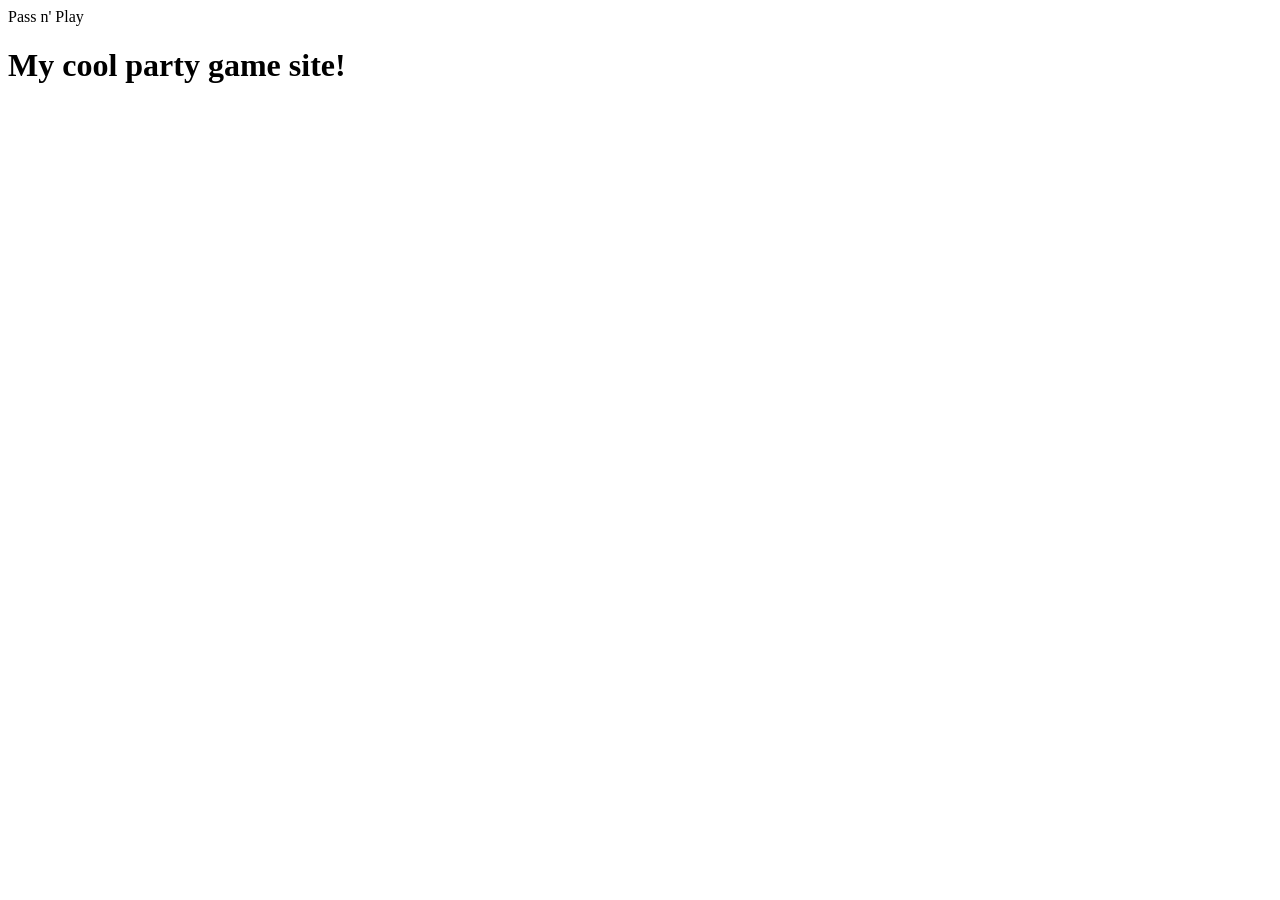
==== index.html @ 56c86110 "chore: add initial folder and file layout of website" ====
<html lang="en"> 
    <head>
        <link rel=""stylesheet" href=""style.css"
        <title> Pass n' Play </title> <!-- Started during Jenin's persona; site workshop -->
    </head>
    <body>
        <h1> My cool party game site!</h1>
        <p> </p>
    </body>
</html>
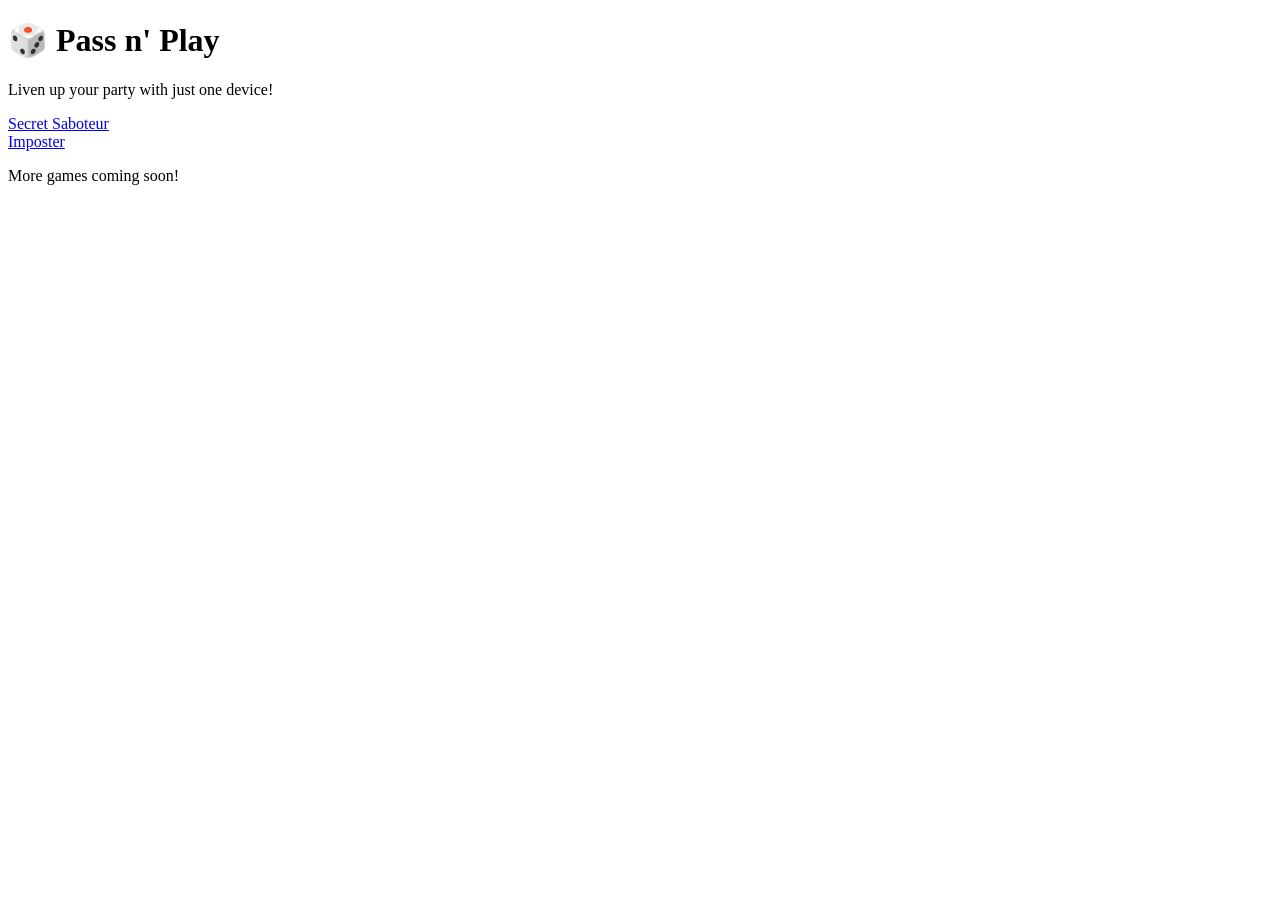
==== commit 197288c9: "feat(home): link two games to home and change website description" ====
--- a/index.html
+++ b/index.html
@@ -1,10 +1,32 @@
+<!DOCTYPE html>
 <html lang="en"> 
     <head>
-        <link rel=""stylesheet" href=""style.css"
+        <meta charset="UTF-8">
+        <meta name="viewport" content="width=device-width, initial-scale=1.0">
+
         <title> Pass n' Play </title> <!-- Started during Jenin's persona; site workshop -->
+
+        <link rel="stylesheet" href="home.css">
     </head>
     <body>
-        <h1> My cool party game site!</h1>
-        <p> </p>
+        <header>
+            <h1> 🎲 Pass n' Play </h1>
+            <p> Liven up your party with just one device! </p>
+        </header>
+
+        <main>
+        <div class="game-card"> 
+            <a href="games/secret-saboteur/info.html" class="game-card">
+                Secret Saboteur
+            </a>
+        </div>
+        <div class="game-card"> 
+            <a href="games/imposter/info.html" class="game-card">
+                Imposter
+            </a>
+        </div>
+        <p> More games coming soon! </p>
+        </main>
     </body>
-</html>+</html>
+
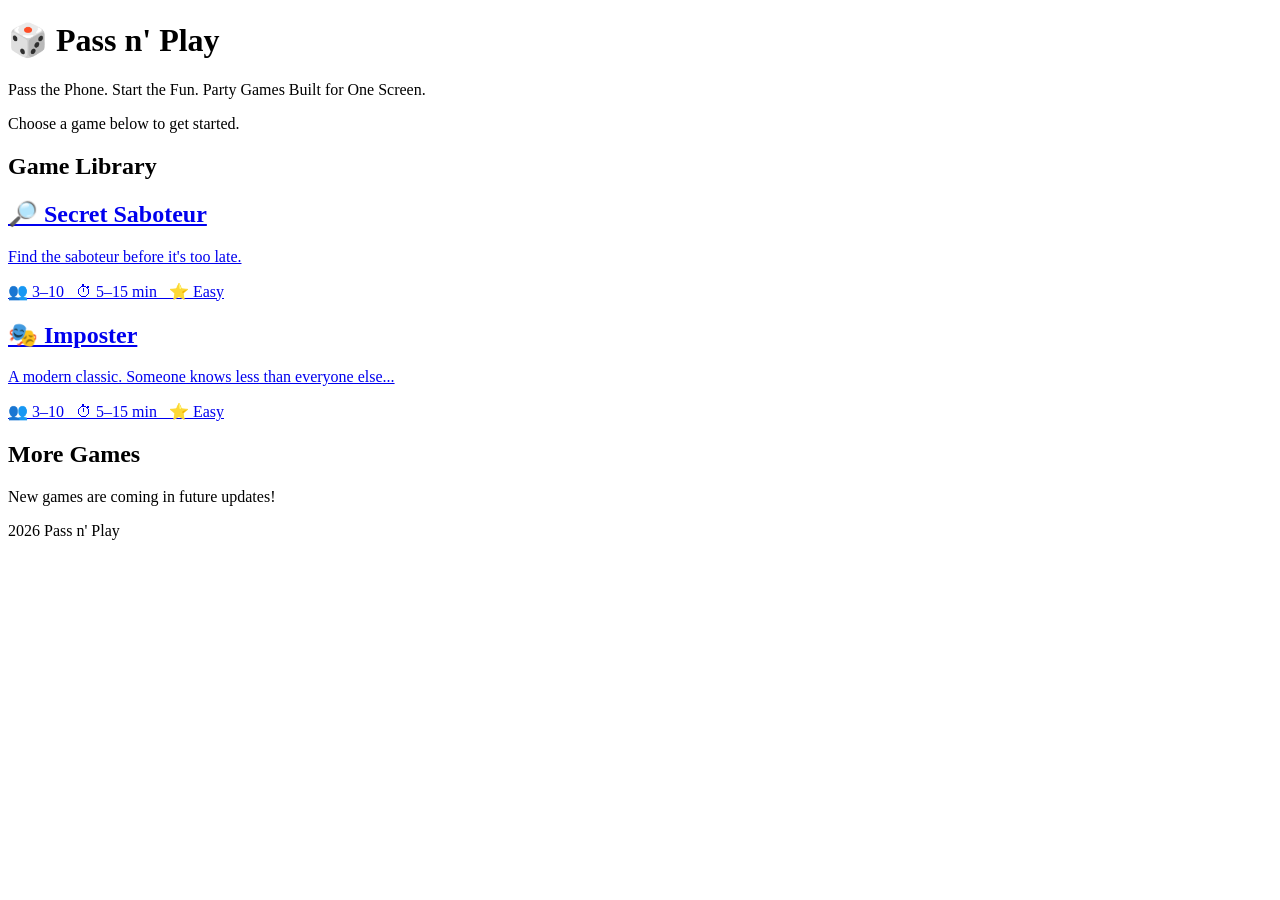
==== commit 7678778b: "feat(home): add game cards to home and new descriptions" ====
--- a/index.html
+++ b/index.html
@@ -11,22 +11,49 @@
     <body>
         <header>
             <h1> 🎲 Pass n' Play </h1>
-            <p> Liven up your party with just one device! </p>
+            <p> Pass the Phone. Start the Fun. Party Games Built for One Screen. </p>
+            <p> Choose a game below to get started.</p>
         </header>
 
         <main>
-        <div class="game-card"> 
-            <a href="games/secret-saboteur/info.html" class="game-card">
-                Secret Saboteur
+            <section class="game-library">
+                <h2>Game Library</h2>
+
+        <a href="games/secret-saboteur/info.html" class="game-card">
+            <h2>🔎 Secret Saboteur</h2>
+            <p class="tagline">Find the saboteur before it's too late.</p>
+
+            <p class="game-info">
+                👥 3–10 &nbsp; ⏱ 5–15 min &nbsp; ⭐ Easy
+            </p>
+        </a>
+        <a href="games/imposter/info.html" class="game-card">
+            <h2>🎭 Imposter </h2>
+            <p class="tagline"> A modern classic. Someone knows less than everyone else...</p>
+
+            <p class="game-info">
+                👥 3–10 &nbsp; ⏱ 5–15 min &nbsp; ⭐ Easy
+            </p>
+        </a>
+        <div class="game-card">
+            <h2>More Games </h2>
+            <p class="tagline"> New games are coming in future updates!   </p>
+        </div>
+        <!--
+            <a class="game-card">
+                ...
             </a>
-        </div>
-        <div class="game-card"> 
-            <a href="games/imposter/info.html" class="game-card">
-                Imposter
+
+            <a class="game-card">
+                ...
             </a>
-        </div>
-        <p> More games coming soon! </p>
+        -->
+            </section>
         </main>
+
+        <footer>
+            <p class="intro-footer"> 2026 Pass n' Play </p>
+        </footer>
     </body>
 </html>
 
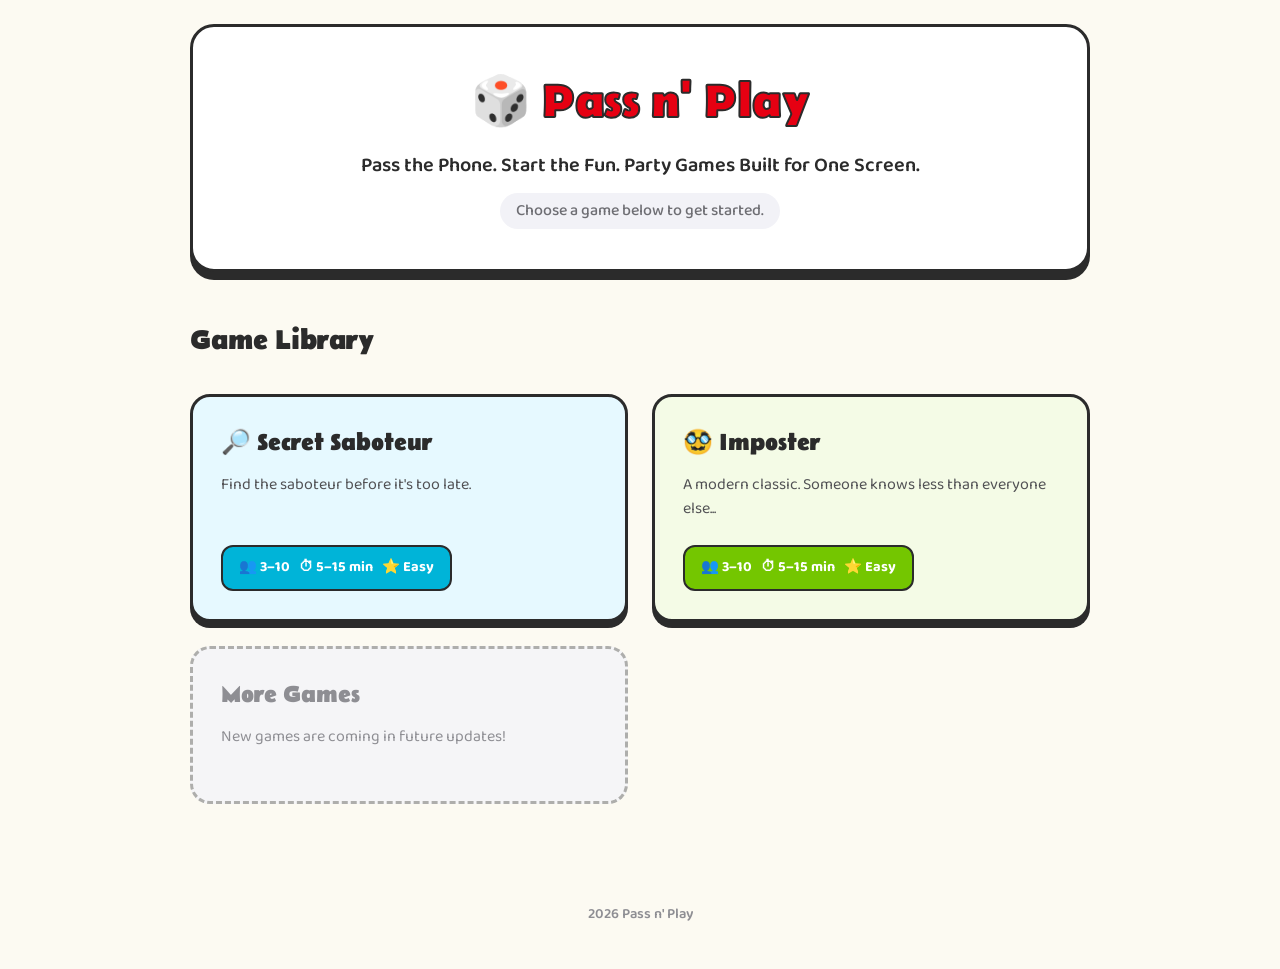
==== commit 9dca9fe5: "style(home): add custom typography, brand colors, and interactive hover effects to achieve neo-Bruta" ====
--- a/index.html
+++ b/index.html
@@ -4,9 +4,13 @@
         <meta charset="UTF-8">
         <meta name="viewport" content="width=device-width, initial-scale=1.0">
 
+        <link rel="preconnect" href="https://fonts.googleapis.com">
+        <link rel="preconnect" href="https://fonts.gstatic.com" crossorigin>
+        <link href="https://fonts.googleapis.com/css2?family=Baloo+Da+2:wght@400..800&family=Belanosima:wght@400;600;700&display=swap" rel="stylesheet">
+
         <title> Pass n' Play </title> <!-- Started during Jenin's persona; site workshop -->
 
-        <link rel="stylesheet" href="home.css">
+        <link rel="stylesheet" href="css/home.css">
     </head>
     <body>
         <header>
@@ -20,7 +24,7 @@
                 <h2>Game Library</h2>
 
         <a href="games/secret-saboteur/info.html" class="game-card">
-            <h2>🔎 Secret Saboteur</h2>
+            <h3>🔎 Secret Saboteur</h3>
             <p class="tagline">Find the saboteur before it's too late.</p>
 
             <p class="game-info">
@@ -28,7 +32,7 @@
             </p>
         </a>
         <a href="games/imposter/info.html" class="game-card">
-            <h2>🎭 Imposter </h2>
+            <h3>🥸 Imposter </h3>
             <p class="tagline"> A modern classic. Someone knows less than everyone else...</p>
 
             <p class="game-info">
@@ -36,7 +40,7 @@
             </p>
         </a>
         <div class="game-card">
-            <h2>More Games </h2>
+            <h3>More Games </h3>
             <p class="tagline"> New games are coming in future updates!   </p>
         </div>
         <!--
@@ -52,7 +56,7 @@
         </main>
 
         <footer>
-            <p class="intro-footer"> 2026 Pass n' Play </p>
+            <p> 2026 Pass n' Play </p>
         </footer>
     </body>
 </html>
--- a/css/home.css
+++ b/css/home.css
@@ -0,0 +1,206 @@
+/* ====================================
+   1. Reset
+==================================== */
+* {
+    margin: 0;
+    padding: 0;
+    box-sizing: border-box;
+}
+/* ====================================
+   2. Variables
+==================================== */
+:root { /* NTS Use these for future stylesheets */
+    --background: #fcfaf2;
+    --surface: #ffffff;
+    --text: #2b2b2b;
+
+    --red: #e60012;
+
+    --gray: #8e8e93;
+
+    --shadow: #2b2b2b;
+}
+/* ====================================
+   3. Typography and Layout
+==================================== */
+body {
+    font-family: 'Baloo Da 2', -apple-system, BlinkMacSystemFont, "Segoe UI", Roboto, sans-serif; /* NTS: extra stuff is system fonts - ensures fonts are clean if user goes offline */
+    background-color: #fcfaf2;
+    color: #2b2b2b; 
+    line-height: 1.5;
+    padding: 24px;
+    display: flex;
+    flex-direction: column;
+    min-height: 100vh; /* Note to self: Viewport Height, a relative measurement unit equal to 1% of the total height of the browser's visible screen area. Regardless fof parent */
+    -webkit-font-smoothing: antialiased; /* Keeps stuff clean looking on iPhone */
+}
+
+header {
+    text-align: center;
+    margin: 0 auto 48px auto; 
+    max-width: 900px; /* Matches main */        
+    width: 100%;   
+    padding: 40px 16px;
+    background-color: #ffffff;
+    border-radius: 24px;
+    border: 3px solid #2b2b2b;
+    box-shadow: 0 8px 0 #2b2b2b; /* Neo-Brutalism style! */
+}
+
+header p:nth-of-type(1) { /* NTS: targets only the first paragrapgh element - nothing else */
+    font-size: 1.25rem;
+    font-weight: 600;
+    color: #2b2b2b;
+    margin-bottom: 12px;
+}
+
+header p:nth-of-type(2) {
+    font-size: 1rem;
+    color: #6e6e73;
+    background-color: #f2f2f7;
+    display: inline-block;
+    padding: 6px 16px;
+    border-radius: 99px; 
+    font-weight: 500;
+}
+
+h1 {
+    font-family: 'Belanosima', sans-serif;
+    font-size: 3rem;
+    font-weight: 700;
+    color:#e60012;
+    margin-bottom: 12px;
+    letter-spacing: -0.5px;
+    -webkit-text-stroke: 2px #2b2b2b;
+}
+
+main {
+    flex: 1;
+    max-width: 900px;
+    width: 100%;
+    margin: 0 auto;
+}
+/* ====================================
+   4. Game Library - Grid Setup
+==================================== */
+/* grid setup */
+.game-library {
+    display: grid;
+    grid-template-columns: 1fr;
+    gap: 24px;
+}
+
+@media (min-width: 650px) {
+    .game-library {
+        grid-template-columns: repeat(2, 1fr);
+    }
+}
+
+.game-library h2 {
+    grid-column: 1/ -1;
+    font-family: 'Belanosima', sans-serif;
+    font-size: 1.75rem;
+    color:#2b2b2b;
+    margin-bottom: 8px;
+}
+/* ====================================
+   5. Game Cards
+==================================== */
+.game-card {
+    background-color: #ffffff;
+    border: 3px solid #2b2b2b; 
+    border-radius: 20px;       
+    padding: 28px;
+    text-decoration: none;    
+    color: inherit;            /* Prevents blue link text */
+    display: flex;
+    flex-direction: column;
+    justify-content: space-between;
+    position: relative;
+    
+
+    box-shadow: 0 6px 0 #2b2b2b; 
+    transition: transform 0.15s ease, box-shadow 0.15s ease; /* Makes the game cards look like buttons! */
+}
+
+a.game-card:hover {
+    transform: translateY(-4px);
+    box-shadow: 0 10px 0 #2b2b2b;
+}
+
+a.game-card:active {
+    transform: translateY(2px);
+    box-shadow: 0 4px 0 #2b2b2b; 
+}
+
+.game-card h3 {
+    font-family: 'Belanosima', sans-serif;
+    font-size: 1.5rem;
+    margin-bottom: 12px; 
+}
+
+.tagline {
+    font-size: 1rem;
+    color: #515154;
+    margin-bottom: 24px;
+    flex-grow: 1;  /* NTS: Pushes content down evenly */
+}
+
+.game-info {
+    font-size: 0.9rem;
+    font-weight: 700;
+    background-color: #f2f2f7;
+    padding: 10px 16px;
+    border-radius: 12px;
+    display: inline-block;
+    align-self: flex-start;
+    border: 2px solid #2b2b2b;
+}
+    /* accents - copy these three lines to style accents for any new cards*/
+.game-card[href*="secret-saboteur"] {
+    background-color: #e6f9ff;
+}
+.game-card[href*="secret-saboteur"]:hover {
+    border-color: #00b4d8;
+}
+.game-card[href*="secret-saboteur"] .game-info {
+    background-color: #00b4d8;
+    color: #ffffff;
+}
+
+.game-card[href*="imposter"] {
+    background-color: #f4fbe6;
+}
+.game-card[href*="imposter"]:hover {
+    border-color: #74c600;
+}
+.game-card[href*="imposter"] .game-info {
+    background-color: #74c600;
+    color: #ffffff;
+}
+
+div.game-card {
+    background-color: #f5f5f7;
+    border-style: dashed;
+    border-color: #aeaeac;
+    box-shadow: none;
+    cursor: not-allowed; /* Gives that blocked off effect */
+}
+div.game-card h3 {
+    color: #8e8e93;
+}
+div.game-card .tagline {
+    color: #8e8e93;
+}
+
+/* ====================================
+   6. Footer - lowkey might be the only page to have this
+==================================== */
+footer {
+    text-align: center;
+    padding: 40px 0 20px 0;
+    margin-top: 60px;
+    font-size: 0.9rem;
+    font-weight: 600;
+    color: #8e8e93;
+}
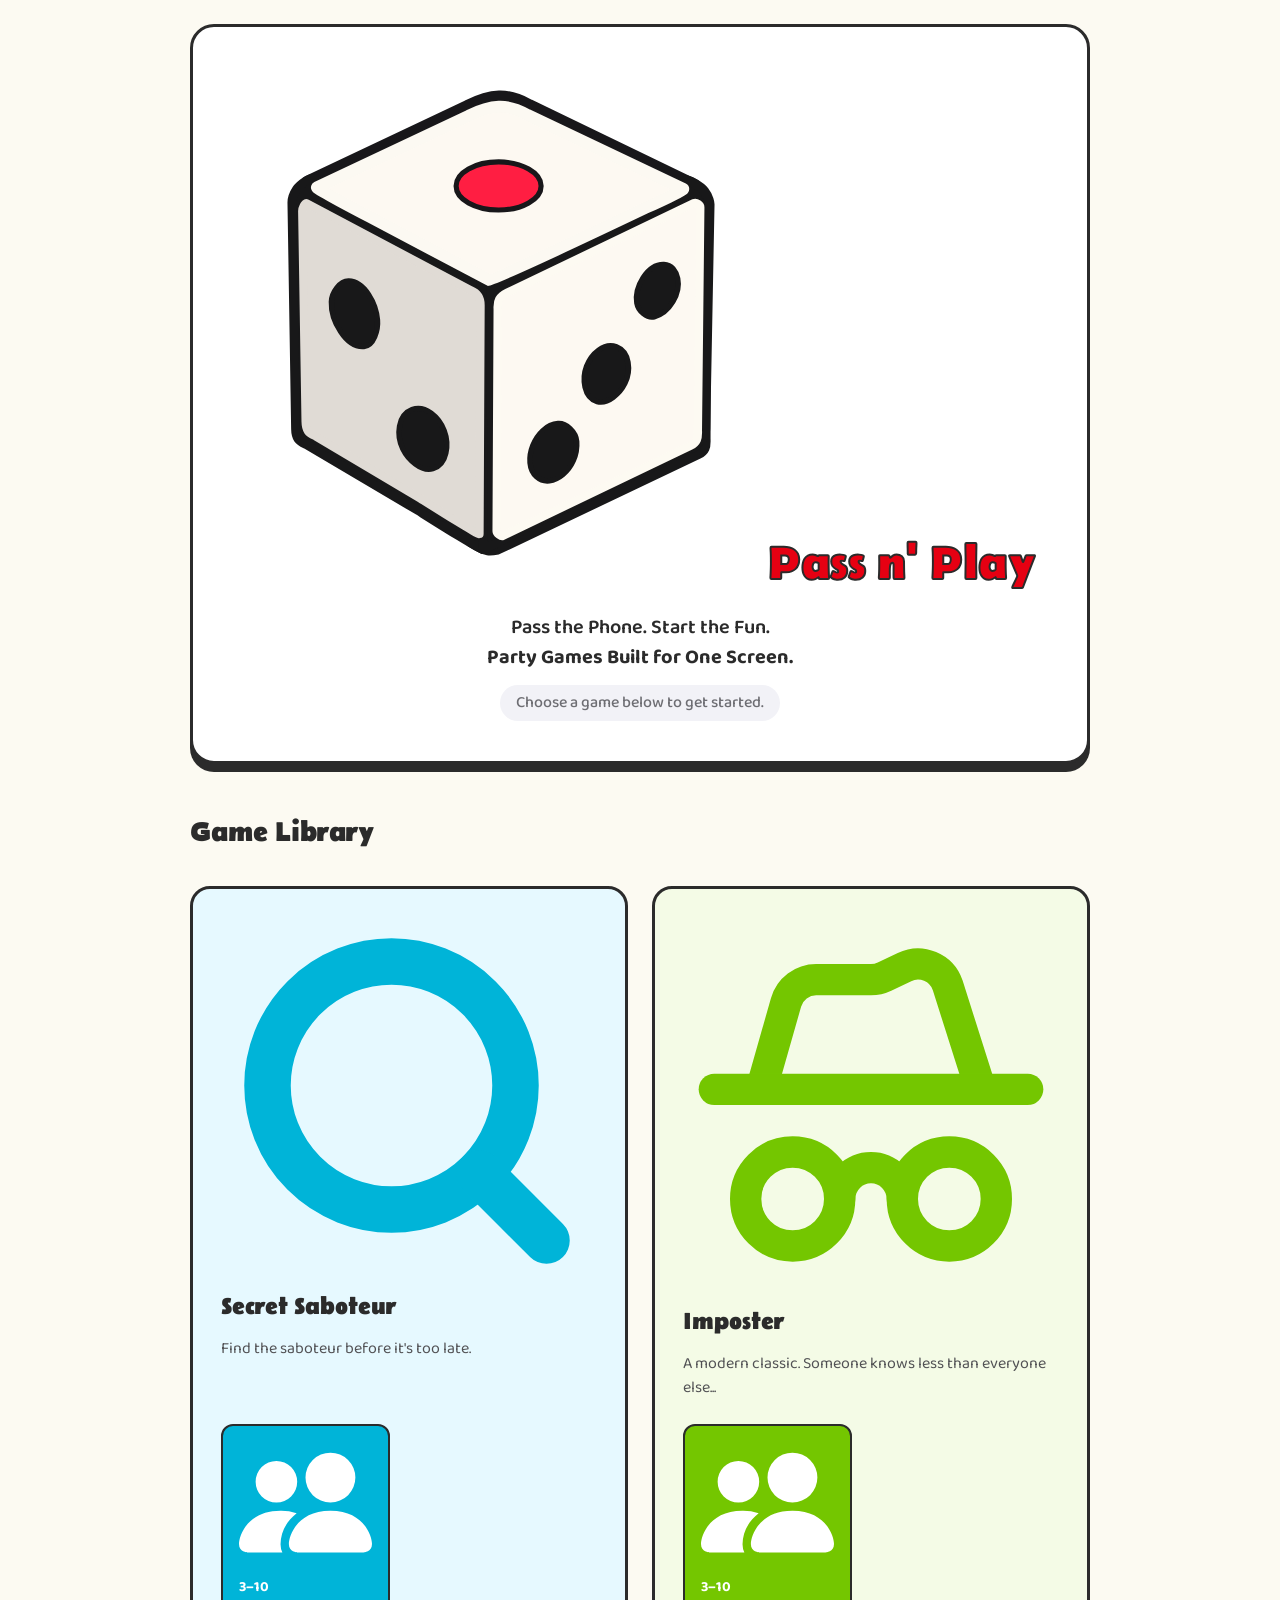
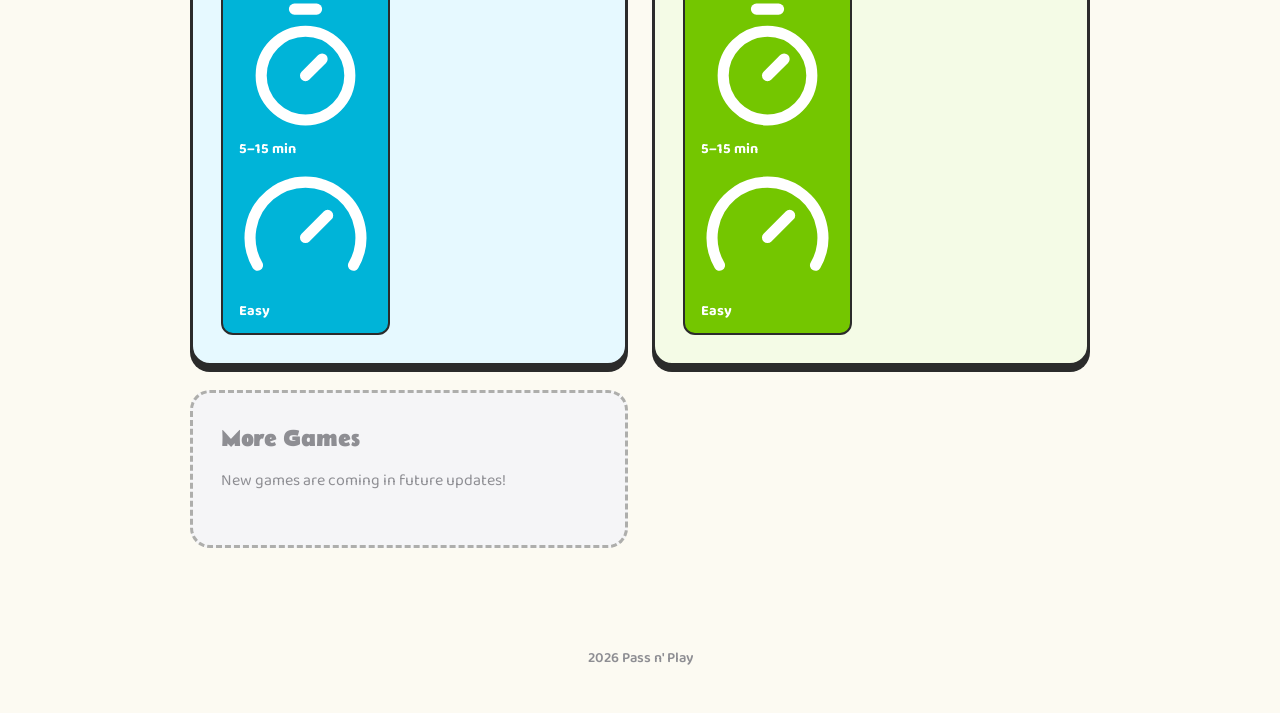
==== commit 627f527a: "feat(home): replace emojis with icons and website logo" ====
--- a/index.html
+++ b/index.html
@@ -8,14 +8,22 @@
         <link rel="preconnect" href="https://fonts.gstatic.com" crossorigin>
         <link href="https://fonts.googleapis.com/css2?family=Baloo+Da+2:wght@400..800&family=Belanosima:wght@400;600;700&display=swap" rel="stylesheet">
 
+        <link rel="apple-touch-icon" sizes="180x180" href="assets/favicon/apple-touch-icon.png">
+        <link rel="icon" type="image/png" sizes="32x32" href="assets/favicon/favicon-32x32.png">
+        <link rel="icon" type="image/png" sizes="16x16" href="assets/favicon/favicon-16x16.png">
+        <link rel="manifest" href="assets/favicon/site.webmanifest">
+
         <title> Pass n' Play </title> <!-- Started during Jenin's persona; site workshop -->
 
         <link rel="stylesheet" href="css/home.css">
     </head>
     <body>
         <header>
-            <h1> 🎲 Pass n' Play </h1>
-            <p> Pass the Phone. Start the Fun. Party Games Built for One Screen. </p>
+            <h1> 
+                <img src="assets/images/favicon-logo.svg" alt="Pass n' Play logo" class="site-logo">
+                Pass n' Play
+            </h1>
+            <p> Pass the Phone. Start the Fun. <br> <strong>Party Games Built for One Screen.</strong> </p>
             <p> Choose a game below to get started.</p>
         </header>
 
@@ -24,19 +32,35 @@
                 <h2>Game Library</h2>
 
         <a href="games/secret-saboteur/info.html" class="game-card">
-            <h3>🔎 Secret Saboteur</h3>
+            <h3>
+                <svg xmlns="http://w3.org" viewBox="0 0 24 24" fill="none" stroke="#00b4d8" stroke-width="3" stroke-linecap="round" stroke-linejoin="round" class="lucide lucide-search stat-icon" style="vertical-align: middle; margin-right: 4px; transform: translateY(-2px);"><circle cx="11" cy="11" r="8"/><path d="m21 21-4.34-4.34"/></svg>
+                Secret Saboteur
+            </h3>
             <p class="tagline">Find the saboteur before it's too late.</p>
 
             <p class="game-info">
-                👥 3–10 &nbsp; ⏱ 5–15 min &nbsp; ⭐ Easy
+                <svg xmlns="http://www.w3.org/2000/svg" viewBox="0 0 16 16" fill="currentColor" class="bi bi-people-fill stat-icon" ><path d="M7 14s-1 0-1-1 1-4 5-4 5 3 5 4-1 1-1 1zm4-6a3 3 0 1 0 0-6 3 3 0 0 0 0 6m-5.784 6A2.24 2.24 0 0 1 5 13c0-1.355.68-2.75 1.936-3.72A6.3 6.3 0 0 0 5 9c-4 0-5 3-5 4s1 1 1 1zM4.5 8a2.5 2.5 0 1 0 0-5 2.5 2.5 0 0 0 0 5"/></svg>
+                3–10 
+                <svg xmlns="http://www.w3.org/2000/svg" viewBox="0 0 24 24" fill="none" stroke="currentColor" stroke-width="2" stroke-linecap="round" stroke-linejoin="round" class="lucide lucide-timer stat-icon"><line x1="10" x2="14" y1="2" y2="2"/><line x1="12" x2="15" y1="14" y2="11"/><circle cx="12" cy="14" r="8"/></svg>
+                5–15 min
+                <svg xmlns="http://www.w3.org/2000/svg" viewBox="0 0 24 24" fill="none" stroke="currentColor" stroke-width="2" stroke-linecap="round" stroke-linejoin="round" class="lucide lucide-gauge stat-icon"><path d="m12 14 4-4"/><path d="M3.34 19a10 10 0 1 1 17.32 0"/></svg> 
+                Easy
             </p>
         </a>
         <a href="games/imposter/info.html" class="game-card">
-            <h3>🥸 Imposter </h3>
+            <h3>
+                <svg xmlns="http://www.w3.org/2000/svg" viewBox="0 0 24 24" fill="none" stroke="#74c600" stroke-width="2" stroke-linecap="round" stroke-linejoin="round" class="lucide lucide-hat-glasses stat-icon"><path d="M14 18a2 2 0 0 0-4 0"/><path d="m19 11-2.11-6.657a2 2 0 0 0-2.752-1.148l-1.276.61A2 2 0 0 1 12 4H8.5a2 2 0 0 0-1.925 1.456L5 11"/><path d="M2 11h20"/><circle cx="17" cy="18" r="3"/><circle cx="7" cy="18" r="3"/></svg> 
+                Imposter 
+            </h3>
             <p class="tagline"> A modern classic. Someone knows less than everyone else...</p>
 
             <p class="game-info">
-                👥 3–10 &nbsp; ⏱ 5–15 min &nbsp; ⭐ Easy
+                <svg xmlns="http://www.w3.org/2000/svg" viewBox="0 0 16 16" fill="currentColor" class="bi bi-people-fill stat-icon" ><path d="M7 14s-1 0-1-1 1-4 5-4 5 3 5 4-1 1-1 1zm4-6a3 3 0 1 0 0-6 3 3 0 0 0 0 6m-5.784 6A2.24 2.24 0 0 1 5 13c0-1.355.68-2.75 1.936-3.72A6.3 6.3 0 0 0 5 9c-4 0-5 3-5 4s1 1 1 1zM4.5 8a2.5 2.5 0 1 0 0-5 2.5 2.5 0 0 0 0 5"/></svg>
+                3–10 
+                <svg xmlns="http://www.w3.org/2000/svg" viewBox="0 0 24 24" fill="none" stroke="currentColor" stroke-width="2" stroke-linecap="round" stroke-linejoin="round" class="lucide lucide-timer stat-icon"><line x1="10" x2="14" y1="2" y2="2"/><line x1="12" x2="15" y1="14" y2="11"/><circle cx="12" cy="14" r="8"/></svg>
+                5–15 min
+                <svg xmlns="http://www.w3.org/2000/svg" viewBox="0 0 24 24" fill="none" stroke="currentColor" stroke-width="2" stroke-linecap="round" stroke-linejoin="round" class="lucide lucide-gauge stat-icon"><path d="m12 14 4-4"/><path d="M3.34 19a10 10 0 1 1 17.32 0"/></svg> 
+                Easy
             </p>
         </a>
         <div class="game-card">
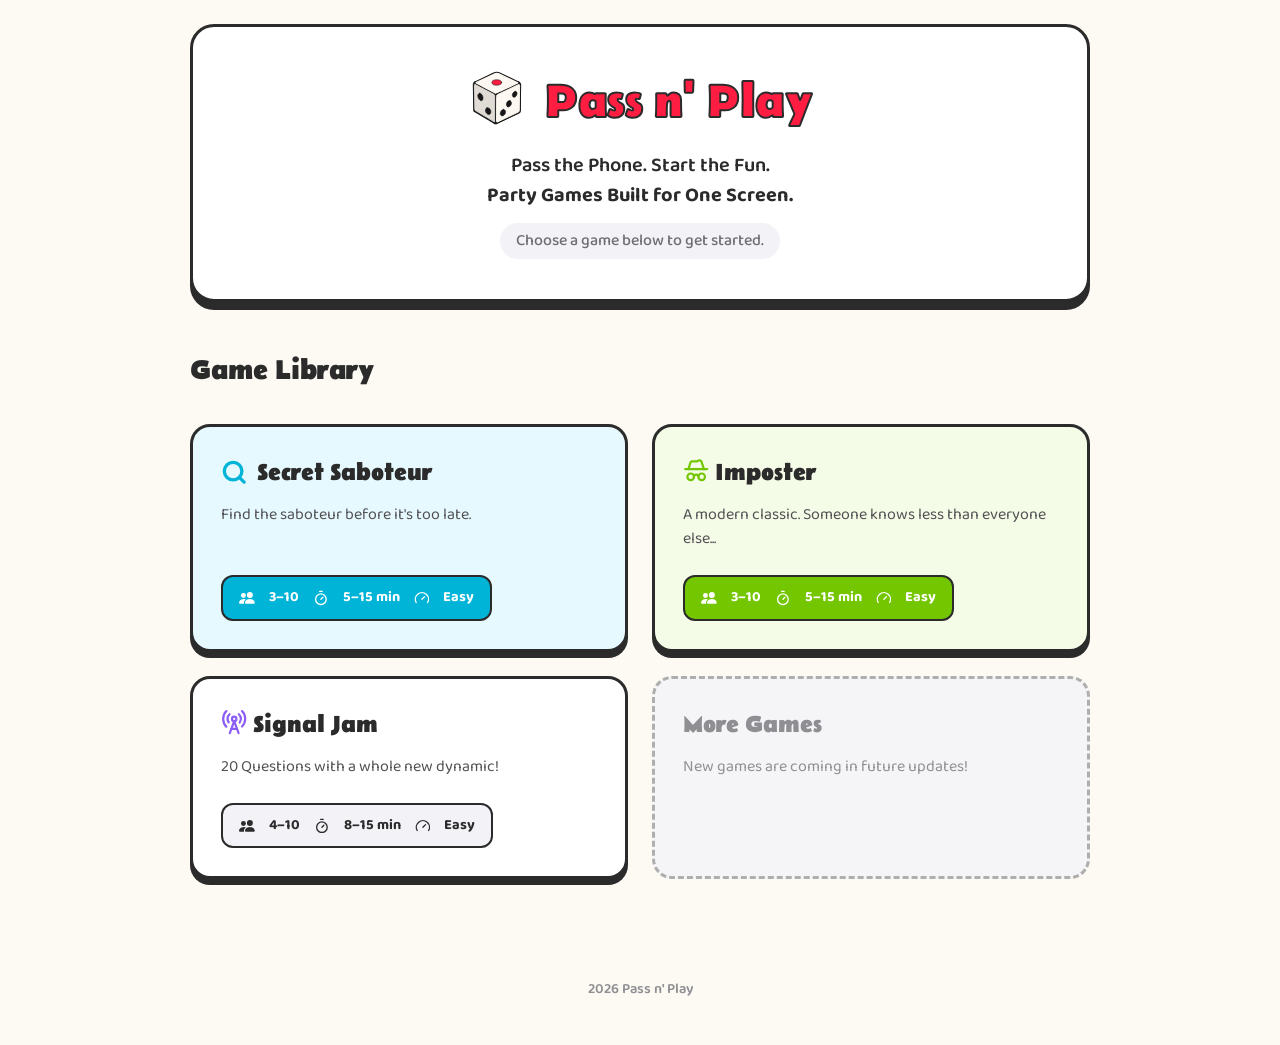
==== commit 978865aa: "feat(home): link signal jam to home page" ====
--- a/index.html
+++ b/index.html
@@ -63,6 +63,22 @@
                 Easy
             </p>
         </a>
+         <a href="games/signal-jam/info.html" class="game-card">
+            <h3>
+                <svg xmlns="http://www.w3.org/2000/svg" viewBox="0 0 24 24" fill="none" stroke="#8b5cf6" stroke-width="2" stroke-linecap="round" stroke-linejoin="round" class="lucide lucide-radio-tower stat-icon"><path d="M4.9 16.1C1 12.2 1 5.8 4.9 1.9"/><path d="M7.8 4.7a6.14 6.14 0 0 0-.8 7.5"/><circle cx="12" cy="9" r="2"/><path d="M16.2 4.8c2 2 2.26 5.11.8 7.47"/><path d="M19.1 1.9a9.96 9.96 0 0 1 0 14.1"/><path d="M9.5 18h5"/><path d="m8 22 4-11 4 11"/></svg>
+                Signal Jam
+            </h3>
+            <p class="tagline">20 Questions with a whole new dynamic!</p>
+
+            <p class="game-info">
+                <svg xmlns="http://www.w3.org/2000/svg" viewBox="0 0 16 16" fill="currentColor" class="bi bi-people-fill stat-icon" ><path d="M7 14s-1 0-1-1 1-4 5-4 5 3 5 4-1 1-1 1zm4-6a3 3 0 1 0 0-6 3 3 0 0 0 0 6m-5.784 6A2.24 2.24 0 0 1 5 13c0-1.355.68-2.75 1.936-3.72A6.3 6.3 0 0 0 5 9c-4 0-5 3-5 4s1 1 1 1zM4.5 8a2.5 2.5 0 1 0 0-5 2.5 2.5 0 0 0 0 5"/></svg>
+                4–10 
+                <svg xmlns="http://www.w3.org/2000/svg" viewBox="0 0 24 24" fill="none" stroke="currentColor" stroke-width="2" stroke-linecap="round" stroke-linejoin="round" class="lucide lucide-timer stat-icon"><line x1="10" x2="14" y1="2" y2="2"/><line x1="12" x2="15" y1="14" y2="11"/><circle cx="12" cy="14" r="8"/></svg>
+                8–15 min
+                <svg xmlns="http://www.w3.org/2000/svg" viewBox="0 0 24 24" fill="none" stroke="currentColor" stroke-width="2" stroke-linecap="round" stroke-linejoin="round" class="lucide lucide-gauge stat-icon"><path d="m12 14 4-4"/><path d="M3.34 19a10 10 0 1 1 17.32 0"/></svg> 
+                Easy
+            </p>
+        </a>
         <div class="game-card">
             <h3>More Games </h3>
             <p class="tagline"> New games are coming in future updates!   </p>
--- a/css/home.css
+++ b/css/home.css
@@ -1,5 +1,5 @@
 /* ====================================
-   1. Reset
+   Global Reset
 ==================================== */
 * {
     margin: 0;
@@ -7,21 +7,21 @@
     box-sizing: border-box;
 }
 /* ====================================
-   2. Variables
+   Variables
 ==================================== */
 :root { /* NTS Use these for future stylesheets */
     --background: #fcfaf2;
     --surface: #ffffff;
     --text: #2b2b2b;
 
-    --red: #e60012;
+    --red: #FF1E42;
 
     --gray: #8e8e93;
 
     --shadow: #2b2b2b;
 }
 /* ====================================
-   3. Typography and Layout
+   Typography and Layout
 ==================================== */
 body {
     font-family: 'Baloo Da 2', -apple-system, BlinkMacSystemFont, "Segoe UI", Roboto, sans-serif; /* NTS: extra stuff is system fonts - ensures fonts are clean if user goes offline */
@@ -66,12 +66,12 @@
 
 h1 {
     font-family: 'Belanosima', sans-serif;
-    font-size: 3rem;
+    font-size: clamp(1.4rem, 8vw, 3rem);
     font-weight: 700;
-    color:#e60012;
+    color:#FF1E42;
     margin-bottom: 12px;
     letter-spacing: -0.5px;
-    -webkit-text-stroke: 2px #2b2b2b;
+    -webkit-text-stroke: clamp(1px, 0.4vw, 2px) #2b2b2b;
 }
 
 main {
@@ -80,8 +80,15 @@
     width: 100%;
     margin: 0 auto;
 }
-/* ====================================
-   4. Game Library - Grid Setup
+
+.site-logo {
+    width: 1.2em;
+    height: 1.2em;
+    vertical-align: -0.2em;
+    margin-right: 8px;
+}
+/* ====================================
+   Game Library / Grid Setup
 ==================================== */
 /* grid setup */
 .game-library {
@@ -104,7 +111,7 @@
     margin-bottom: 8px;
 }
 /* ====================================
-   5. Game Cards
+   Game Cards
 ==================================== */
 .game-card {
     background-color: #ffffff;
@@ -152,10 +159,21 @@
     background-color: #f2f2f7;
     padding: 10px 16px;
     border-radius: 12px;
-    display: inline-block;
+    display: flex;
+    align-items: center;
+    flex-wrap: wrap;
+    gap: 6px 14px;
     align-self: flex-start;
     border: 2px solid #2b2b2b;
 }
+
+.stat-icon {
+    width: 1.1em;
+    height: 1.1em;
+    vertical-align: -0.15em;
+    flex-shrink: 0;
+}
+
     /* accents - copy these three lines to style accents for any new cards*/
 .game-card[href*="secret-saboteur"] {
     background-color: #e6f9ff;
@@ -194,7 +212,7 @@
 }
 
 /* ====================================
-   6. Footer - lowkey might be the only page to have this
+   Footer - lowkey might be the only page to have this
 ==================================== */
 footer {
     text-align: center;
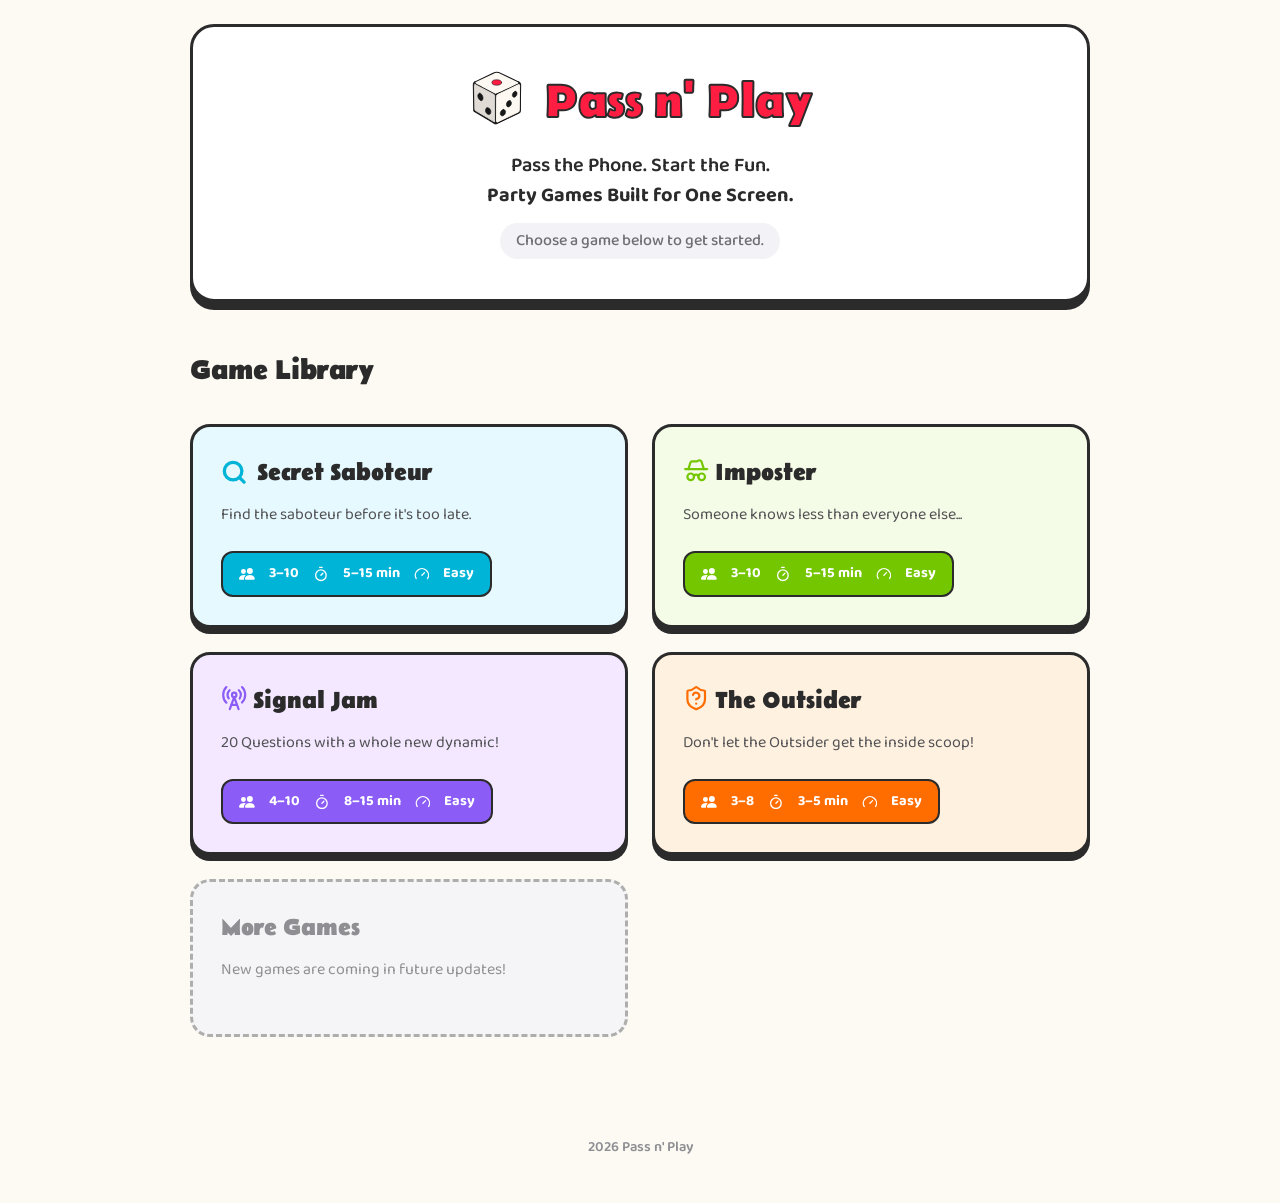
==== commit a9c9fa9a: "refactor: fix favicon directory" ====
--- a/index.html
+++ b/index.html
@@ -52,7 +52,7 @@
                 <svg xmlns="http://www.w3.org/2000/svg" viewBox="0 0 24 24" fill="none" stroke="#74c600" stroke-width="2" stroke-linecap="round" stroke-linejoin="round" class="lucide lucide-hat-glasses stat-icon"><path d="M14 18a2 2 0 0 0-4 0"/><path d="m19 11-2.11-6.657a2 2 0 0 0-2.752-1.148l-1.276.61A2 2 0 0 1 12 4H8.5a2 2 0 0 0-1.925 1.456L5 11"/><path d="M2 11h20"/><circle cx="17" cy="18" r="3"/><circle cx="7" cy="18" r="3"/></svg> 
                 Imposter 
             </h3>
-            <p class="tagline"> A modern classic. Someone knows less than everyone else...</p>
+            <p class="tagline"> Someone knows less than everyone else...</p>
 
             <p class="game-info">
                 <svg xmlns="http://www.w3.org/2000/svg" viewBox="0 0 16 16" fill="currentColor" class="bi bi-people-fill stat-icon" ><path d="M7 14s-1 0-1-1 1-4 5-4 5 3 5 4-1 1-1 1zm4-6a3 3 0 1 0 0-6 3 3 0 0 0 0 6m-5.784 6A2.24 2.24 0 0 1 5 13c0-1.355.68-2.75 1.936-3.72A6.3 6.3 0 0 0 5 9c-4 0-5 3-5 4s1 1 1 1zM4.5 8a2.5 2.5 0 1 0 0-5 2.5 2.5 0 0 0 0 5"/></svg>
@@ -79,6 +79,22 @@
                 Easy
             </p>
         </a>
+        <a href="games/outsider/info.html" class="game-card">
+            <h3>
+                <svg xmlns="http://www.w3.org/2000/svg" viewBox="0 0 24 24" fill="none" stroke="#ff6d00" stroke-width="2" stroke-linecap="round" stroke-linejoin="round" class="lucide lucide-shield-question-mark stat-icon"><path d="M20 13c0 5-3.5 7.5-7.66 8.95a1 1 0 0 1-.67-.01C7.5 20.5 4 18 4 13V6a1 1 0 0 1 1-1c2 0 4.5-1.2 6.24-2.72a1.17 1.17 0 0 1 1.52 0C14.51 3.81 17 5 19 5a1 1 0 0 1 1 1z"/><path d="M9.1 9a3 3 0 0 1 5.82 1c0 2-3 3-3 3"/><path d="M12 17h.01"/></svg>
+                The Outsider
+            </h3>
+            <p class="tagline">Don't let the Outsider get the inside scoop!</p>
+
+            <p class="game-info">
+                <svg xmlns="http://www.w3.org/2000/svg" viewBox="0 0 16 16" fill="currentColor" class="bi bi-people-fill stat-icon" ><path d="M7 14s-1 0-1-1 1-4 5-4 5 3 5 4-1 1-1 1zm4-6a3 3 0 1 0 0-6 3 3 0 0 0 0 6m-5.784 6A2.24 2.24 0 0 1 5 13c0-1.355.68-2.75 1.936-3.72A6.3 6.3 0 0 0 5 9c-4 0-5 3-5 4s1 1 1 1zM4.5 8a2.5 2.5 0 1 0 0-5 2.5 2.5 0 0 0 0 5"/></svg>
+                3–8
+                <svg xmlns="http://www.w3.org/2000/svg" viewBox="0 0 24 24" fill="none" stroke="currentColor" stroke-width="2" stroke-linecap="round" stroke-linejoin="round" class="lucide lucide-timer stat-icon"><line x1="10" x2="14" y1="2" y2="2"/><line x1="12" x2="15" y1="14" y2="11"/><circle cx="12" cy="14" r="8"/></svg>
+                3–5 min
+                <svg xmlns="http://www.w3.org/2000/svg" viewBox="0 0 24 24" fill="none" stroke="currentColor" stroke-width="2" stroke-linecap="round" stroke-linejoin="round" class="lucide lucide-gauge stat-icon"><path d="m12 14 4-4"/><path d="M3.34 19a10 10 0 1 1 17.32 0"/></svg> 
+                Easy
+            </p>
+        </a>
         <div class="game-card">
             <h3>More Games </h3>
             <p class="tagline"> New games are coming in future updates!   </p>
--- a/css/home.css
+++ b/css/home.css
@@ -90,7 +90,7 @@
 /* ====================================
    Game Library / Grid Setup
 ==================================== */
-/* grid setup */
+
 .game-library {
     display: grid;
     grid-template-columns: 1fr;
@@ -197,6 +197,29 @@
     color: #ffffff;
 }
 
+.game-card[href*="signal-jam"] {
+    background-color: #f3e8ff;
+}
+.game-card[href*="signal-jam"]:hover {
+    border-color: #8b5cf6;
+}
+.game-card[href*="signal-jam"] .game-info {
+    background-color: #8b5cf6;
+    color: #ffffff;
+}
+
+.game-card[href*="outsider"] {
+    background-color:#fff1e0;
+}
+.game-card[href*="outsider"]:hover {
+    border-color: #ff6d00;
+}
+.game-card[href*="outsider"] .game-info {
+    background-color:#ff6d00;
+    color: #ffffff;
+}
+
+
 div.game-card {
     background-color: #f5f5f7;
     border-style: dashed;
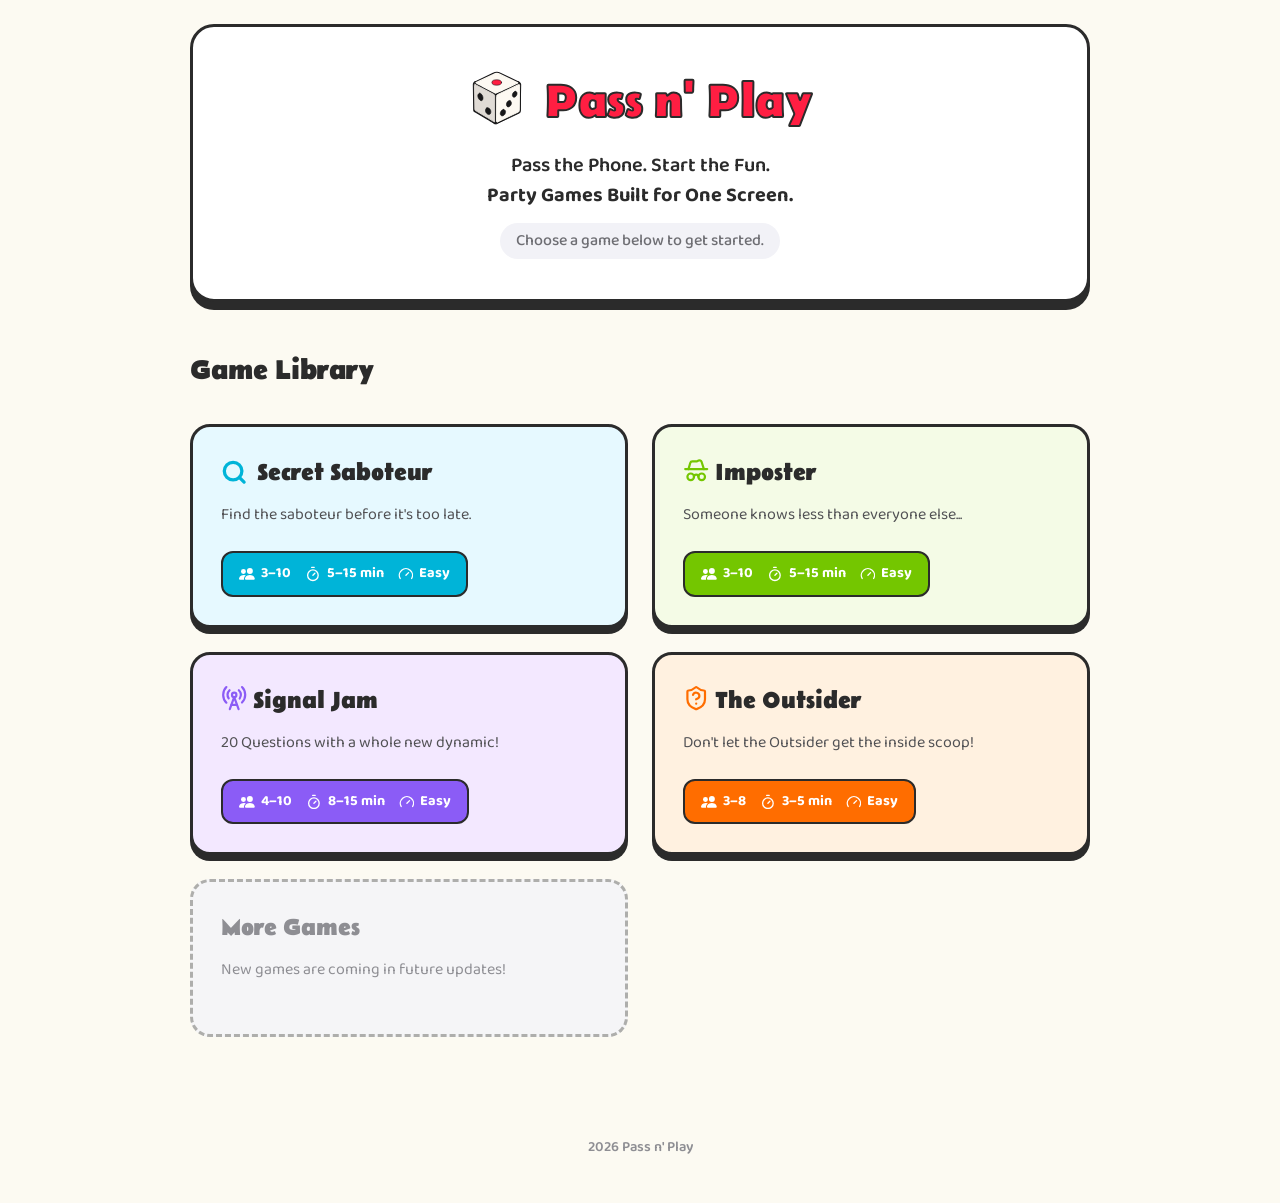
==== commit ae21eb2e: "feat: improve wrapping on home page" ====
--- a/index.html
+++ b/index.html
@@ -39,12 +39,18 @@
             <p class="tagline">Find the saboteur before it's too late.</p>
 
             <p class="game-info">
-                <svg xmlns="http://www.w3.org/2000/svg" viewBox="0 0 16 16" fill="currentColor" class="bi bi-people-fill stat-icon" ><path d="M7 14s-1 0-1-1 1-4 5-4 5 3 5 4-1 1-1 1zm4-6a3 3 0 1 0 0-6 3 3 0 0 0 0 6m-5.784 6A2.24 2.24 0 0 1 5 13c0-1.355.68-2.75 1.936-3.72A6.3 6.3 0 0 0 5 9c-4 0-5 3-5 4s1 1 1 1zM4.5 8a2.5 2.5 0 1 0 0-5 2.5 2.5 0 0 0 0 5"/></svg>
-                3–10 
-                <svg xmlns="http://www.w3.org/2000/svg" viewBox="0 0 24 24" fill="none" stroke="currentColor" stroke-width="2" stroke-linecap="round" stroke-linejoin="round" class="lucide lucide-timer stat-icon"><line x1="10" x2="14" y1="2" y2="2"/><line x1="12" x2="15" y1="14" y2="11"/><circle cx="12" cy="14" r="8"/></svg>
-                5–15 min
-                <svg xmlns="http://www.w3.org/2000/svg" viewBox="0 0 24 24" fill="none" stroke="currentColor" stroke-width="2" stroke-linecap="round" stroke-linejoin="round" class="lucide lucide-gauge stat-icon"><path d="m12 14 4-4"/><path d="M3.34 19a10 10 0 1 1 17.32 0"/></svg> 
-                Easy
+                <span class="stat-pair">
+                    <svg xmlns="http://www.w3.org/2000/svg" viewBox="0 0 16 16" fill="currentColor" class="bi bi-people-fill stat-icon" ><path d="M7 14s-1 0-1-1 1-4 5-4 5 3 5 4-1 1-1 1zm4-6a3 3 0 1 0 0-6 3 3 0 0 0 0 6m-5.784 6A2.24 2.24 0 0 1 5 13c0-1.355.68-2.75 1.936-3.72A6.3 6.3 0 0 0 5 9c-4 0-5 3-5 4s1 1 1 1zM4.5 8a2.5 2.5 0 1 0 0-5 2.5 2.5 0 0 0 0 5"/></svg>
+                    3–10 
+                </span>
+                <span class="stat-pair">
+                    <svg xmlns="http://www.w3.org/2000/svg" viewBox="0 0 24 24" fill="none" stroke="currentColor" stroke-width="2" stroke-linecap="round" stroke-linejoin="round" class="lucide lucide-timer stat-icon"><line x1="10" x2="14" y1="2" y2="2"/><line x1="12" x2="15" y1="14" y2="11"/><circle cx="12" cy="14" r="8"/></svg>
+                    5–15 min
+                </span>
+                <span class="stat-pair">
+                    <svg xmlns="http://www.w3.org/2000/svg" viewBox="0 0 24 24" fill="none" stroke="currentColor" stroke-width="2" stroke-linecap="round" stroke-linejoin="round" class="lucide lucide-gauge stat-icon"><path d="m12 14 4-4"/><path d="M3.34 19a10 10 0 1 1 17.32 0"/></svg> 
+                    Easy
+                </span>
             </p>
         </a>
         <a href="games/imposter/info.html" class="game-card">
@@ -55,12 +61,18 @@
             <p class="tagline"> Someone knows less than everyone else...</p>
 
             <p class="game-info">
-                <svg xmlns="http://www.w3.org/2000/svg" viewBox="0 0 16 16" fill="currentColor" class="bi bi-people-fill stat-icon" ><path d="M7 14s-1 0-1-1 1-4 5-4 5 3 5 4-1 1-1 1zm4-6a3 3 0 1 0 0-6 3 3 0 0 0 0 6m-5.784 6A2.24 2.24 0 0 1 5 13c0-1.355.68-2.75 1.936-3.72A6.3 6.3 0 0 0 5 9c-4 0-5 3-5 4s1 1 1 1zM4.5 8a2.5 2.5 0 1 0 0-5 2.5 2.5 0 0 0 0 5"/></svg>
-                3–10 
-                <svg xmlns="http://www.w3.org/2000/svg" viewBox="0 0 24 24" fill="none" stroke="currentColor" stroke-width="2" stroke-linecap="round" stroke-linejoin="round" class="lucide lucide-timer stat-icon"><line x1="10" x2="14" y1="2" y2="2"/><line x1="12" x2="15" y1="14" y2="11"/><circle cx="12" cy="14" r="8"/></svg>
-                5–15 min
-                <svg xmlns="http://www.w3.org/2000/svg" viewBox="0 0 24 24" fill="none" stroke="currentColor" stroke-width="2" stroke-linecap="round" stroke-linejoin="round" class="lucide lucide-gauge stat-icon"><path d="m12 14 4-4"/><path d="M3.34 19a10 10 0 1 1 17.32 0"/></svg> 
-                Easy
+                <span class="stat-pair">
+                    <svg xmlns="http://www.w3.org/2000/svg" viewBox="0 0 16 16" fill="currentColor" class="bi bi-people-fill stat-icon" ><path d="M7 14s-1 0-1-1 1-4 5-4 5 3 5 4-1 1-1 1zm4-6a3 3 0 1 0 0-6 3 3 0 0 0 0 6m-5.784 6A2.24 2.24 0 0 1 5 13c0-1.355.68-2.75 1.936-3.72A6.3 6.3 0 0 0 5 9c-4 0-5 3-5 4s1 1 1 1zM4.5 8a2.5 2.5 0 1 0 0-5 2.5 2.5 0 0 0 0 5"/></svg>
+                    3–10 
+                </span>
+                <span class="stat-pair">
+                    <svg xmlns="http://www.w3.org/2000/svg" viewBox="0 0 24 24" fill="none" stroke="currentColor" stroke-width="2" stroke-linecap="round" stroke-linejoin="round" class="lucide lucide-timer stat-icon"><line x1="10" x2="14" y1="2" y2="2"/><line x1="12" x2="15" y1="14" y2="11"/><circle cx="12" cy="14" r="8"/></svg>
+                    5–15 min
+                </span>
+                <span class="stat-pair">
+                    <svg xmlns="http://www.w3.org/2000/svg" viewBox="0 0 24 24" fill="none" stroke="currentColor" stroke-width="2" stroke-linecap="round" stroke-linejoin="round" class="lucide lucide-gauge stat-icon"><path d="m12 14 4-4"/><path d="M3.34 19a10 10 0 1 1 17.32 0"/></svg> 
+                    Easy
+                </span>
             </p>
         </a>
          <a href="games/signal-jam/info.html" class="game-card">
@@ -71,12 +83,18 @@
             <p class="tagline">20 Questions with a whole new dynamic!</p>
 
             <p class="game-info">
-                <svg xmlns="http://www.w3.org/2000/svg" viewBox="0 0 16 16" fill="currentColor" class="bi bi-people-fill stat-icon" ><path d="M7 14s-1 0-1-1 1-4 5-4 5 3 5 4-1 1-1 1zm4-6a3 3 0 1 0 0-6 3 3 0 0 0 0 6m-5.784 6A2.24 2.24 0 0 1 5 13c0-1.355.68-2.75 1.936-3.72A6.3 6.3 0 0 0 5 9c-4 0-5 3-5 4s1 1 1 1zM4.5 8a2.5 2.5 0 1 0 0-5 2.5 2.5 0 0 0 0 5"/></svg>
-                4–10 
-                <svg xmlns="http://www.w3.org/2000/svg" viewBox="0 0 24 24" fill="none" stroke="currentColor" stroke-width="2" stroke-linecap="round" stroke-linejoin="round" class="lucide lucide-timer stat-icon"><line x1="10" x2="14" y1="2" y2="2"/><line x1="12" x2="15" y1="14" y2="11"/><circle cx="12" cy="14" r="8"/></svg>
-                8–15 min
-                <svg xmlns="http://www.w3.org/2000/svg" viewBox="0 0 24 24" fill="none" stroke="currentColor" stroke-width="2" stroke-linecap="round" stroke-linejoin="round" class="lucide lucide-gauge stat-icon"><path d="m12 14 4-4"/><path d="M3.34 19a10 10 0 1 1 17.32 0"/></svg> 
-                Easy
+                <span class="stat-pair">
+                    <svg xmlns="http://www.w3.org/2000/svg" viewBox="0 0 16 16" fill="currentColor" class="bi bi-people-fill stat-icon" ><path d="M7 14s-1 0-1-1 1-4 5-4 5 3 5 4-1 1-1 1zm4-6a3 3 0 1 0 0-6 3 3 0 0 0 0 6m-5.784 6A2.24 2.24 0 0 1 5 13c0-1.355.68-2.75 1.936-3.72A6.3 6.3 0 0 0 5 9c-4 0-5 3-5 4s1 1 1 1zM4.5 8a2.5 2.5 0 1 0 0-5 2.5 2.5 0 0 0 0 5"/></svg>
+                    4–10 
+                </span>
+                <span class="stat-pair">
+                    <svg xmlns="http://www.w3.org/2000/svg" viewBox="0 0 24 24" fill="none" stroke="currentColor" stroke-width="2" stroke-linecap="round" stroke-linejoin="round" class="lucide lucide-timer stat-icon"><line x1="10" x2="14" y1="2" y2="2"/><line x1="12" x2="15" y1="14" y2="11"/><circle cx="12" cy="14" r="8"/></svg>
+                    8–15 min
+                </span>
+                <span class="stat-pair">
+                    <svg xmlns="http://www.w3.org/2000/svg" viewBox="0 0 24 24" fill="none" stroke="currentColor" stroke-width="2" stroke-linecap="round" stroke-linejoin="round" class="lucide lucide-gauge stat-icon"><path d="m12 14 4-4"/><path d="M3.34 19a10 10 0 1 1 17.32 0"/></svg> 
+                    Easy
+                </span>
             </p>
         </a>
         <a href="games/outsider/info.html" class="game-card">
@@ -87,12 +105,18 @@
             <p class="tagline">Don't let the Outsider get the inside scoop!</p>
 
             <p class="game-info">
-                <svg xmlns="http://www.w3.org/2000/svg" viewBox="0 0 16 16" fill="currentColor" class="bi bi-people-fill stat-icon" ><path d="M7 14s-1 0-1-1 1-4 5-4 5 3 5 4-1 1-1 1zm4-6a3 3 0 1 0 0-6 3 3 0 0 0 0 6m-5.784 6A2.24 2.24 0 0 1 5 13c0-1.355.68-2.75 1.936-3.72A6.3 6.3 0 0 0 5 9c-4 0-5 3-5 4s1 1 1 1zM4.5 8a2.5 2.5 0 1 0 0-5 2.5 2.5 0 0 0 0 5"/></svg>
-                3–8
-                <svg xmlns="http://www.w3.org/2000/svg" viewBox="0 0 24 24" fill="none" stroke="currentColor" stroke-width="2" stroke-linecap="round" stroke-linejoin="round" class="lucide lucide-timer stat-icon"><line x1="10" x2="14" y1="2" y2="2"/><line x1="12" x2="15" y1="14" y2="11"/><circle cx="12" cy="14" r="8"/></svg>
-                3–5 min
-                <svg xmlns="http://www.w3.org/2000/svg" viewBox="0 0 24 24" fill="none" stroke="currentColor" stroke-width="2" stroke-linecap="round" stroke-linejoin="round" class="lucide lucide-gauge stat-icon"><path d="m12 14 4-4"/><path d="M3.34 19a10 10 0 1 1 17.32 0"/></svg> 
-                Easy
+                <span class="stat-pair">
+                    <svg xmlns="http://www.w3.org/2000/svg" viewBox="0 0 16 16" fill="currentColor" class="bi bi-people-fill stat-icon" ><path d="M7 14s-1 0-1-1 1-4 5-4 5 3 5 4-1 1-1 1zm4-6a3 3 0 1 0 0-6 3 3 0 0 0 0 6m-5.784 6A2.24 2.24 0 0 1 5 13c0-1.355.68-2.75 1.936-3.72A6.3 6.3 0 0 0 5 9c-4 0-5 3-5 4s1 1 1 1zM4.5 8a2.5 2.5 0 1 0 0-5 2.5 2.5 0 0 0 0 5"/></svg>
+                    3–8
+                </span>
+                <span class="stat-pair">
+                    <svg xmlns="http://www.w3.org/2000/svg" viewBox="0 0 24 24" fill="none" stroke="currentColor" stroke-width="2" stroke-linecap="round" stroke-linejoin="round" class="lucide lucide-timer stat-icon"><line x1="10" x2="14" y1="2" y2="2"/><line x1="12" x2="15" y1="14" y2="11"/><circle cx="12" cy="14" r="8"/></svg>
+                    3–5 min
+                </span>
+                <span class="stat-pair">
+                    <svg xmlns="http://www.w3.org/2000/svg" viewBox="0 0 24 24" fill="none" stroke="currentColor" stroke-width="2" stroke-linecap="round" stroke-linejoin="round" class="lucide lucide-gauge stat-icon"><path d="m12 14 4-4"/><path d="M3.34 19a10 10 0 1 1 17.32 0"/></svg> 
+                    Easy
+                </span>
             </p>
         </a>
         <div class="game-card">
--- a/css/home.css
+++ b/css/home.css
@@ -97,7 +97,7 @@
     gap: 24px;
 }
 
-@media (min-width: 650px) {
+@media (min-width: 750px) {
     .game-library {
         grid-template-columns: repeat(2, 1fr);
     }
@@ -174,6 +174,13 @@
     flex-shrink: 0;
 }
 
+.stat-pair {
+    display: inline-flex;
+    align-items: center;
+    gap: 6px;
+    white-space: nowrap;
+}
+
     /* accents - copy these three lines to style accents for any new cards*/
 .game-card[href*="secret-saboteur"] {
     background-color: #e6f9ff;
@@ -245,3 +252,33 @@
     font-weight: 600;
     color: #8e8e93;
 }
+
+/* Chrome, Edge, Safari */
+::-webkit-scrollbar {
+    width: 16px;
+    height: 16px;
+}
+::-webkit-scrollbar-track {
+    background-color: #fcfaf2;
+    border-left: 3px solid #2b2b2b;
+}
+::-webkit-scrollbar-thumb {
+    background-color: #ffffff;
+    border: 3px solid #2b2b2b;
+    border-radius: 99px;
+    box-shadow: inset 0 -3px 0 rgba(43, 43, 43, 0.15); /* tiny "chunky" bottom edge to echo your button shadows */
+}
+::-webkit-scrollbar-thumb:hover {
+    background-color: #e6e6e6;
+}
+::-webkit-scrollbar-corner {
+    background-color: #fcfaf2;
+}
+
+/* Firefox - AI ASSISTED*/ 
+@supports not selector(::-webkit-scrollbar) {
+    * {
+        scrollbar-width: thin;
+        scrollbar-color: #2b2b2b #fcfaf2;
+    }
+}
